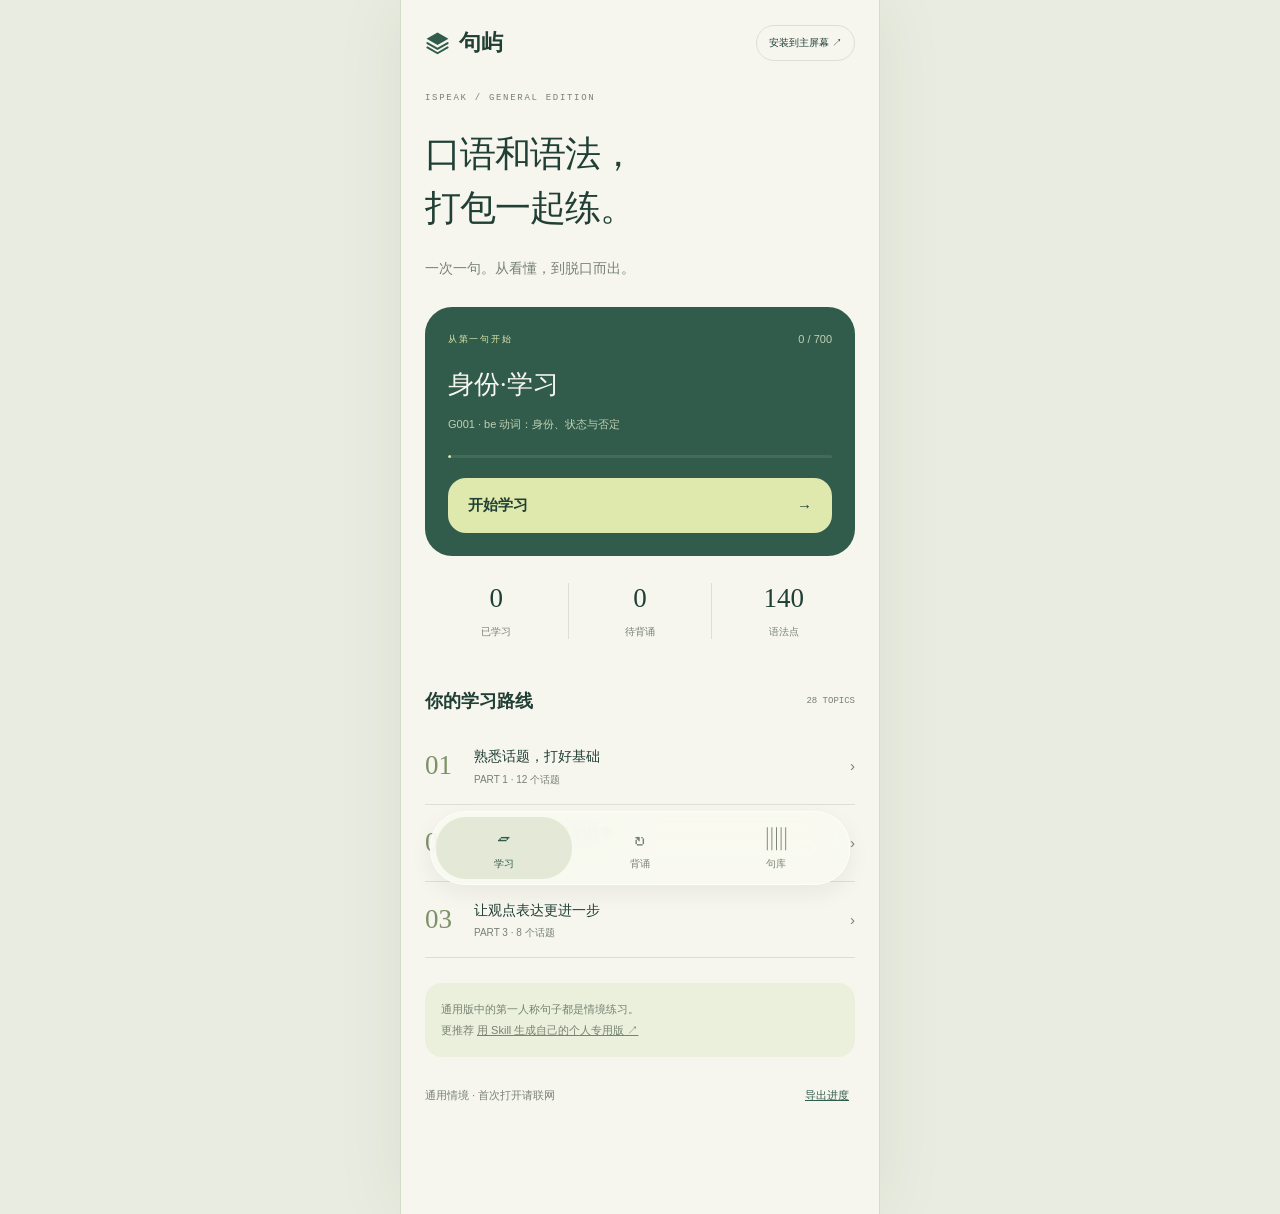
==== docs/app/index.html @ 6b8afc40 "Launch iSpeak: grammar and speaking together, personal skill and offline general edition" ====
<!doctype html><html lang="zh-CN"><head><meta charset="utf-8"><meta name="viewport" content="width=device-width,initial-scale=1,viewport-fit=cover"><meta name="theme-color" content="#f6f5ee"><meta name="apple-mobile-web-app-capable" content="yes"><meta name="apple-mobile-web-app-status-bar-style" content="default"><meta name="apple-mobile-web-app-title" content="句屿"><meta name="description" content="句屿通用版：口语和语法一起练，700句双语情境练习，离线使用与本地复习进度。"><title>句屿 · 通用版</title><link rel="manifest" href="./manifest.webmanifest"><link rel="apple-touch-icon" href="../assets/icon-192.png"><link rel="icon" href="../assets/favicon.svg" type="image/svg+xml"><link rel="stylesheet" href="./app.css"><script type="module" src="./app.js"></script></head><body><div class="app-shell"><div id="save-error" role="alert" hidden></div><main id="app"><p class="loading">正在打开句库…</p></main><nav id="tabs" aria-label="应用导航"><button data-tab="study" class="active"><span>▱</span>学习</button><button data-tab="recall"><span>↻</span>背诵</button><button data-tab="library"><span>▥</span>句库</button></nav></div><dialog id="install-dialog"><button data-action="close-install" class="round" aria-label="关闭安装说明">×</button><h2>把句屿，放到主屏幕。</h2><p>iPhone：在 Safari 中打开这个页面，点击分享，再选择“添加到主屏幕”。如有“作为网页 App 打开”，请保持开启。</p><p>先在线打开一次，等待“内容已缓存”提示，即可离线使用。进度保存在当前浏览器或主屏幕应用中。</p><button class="primary" data-action="close-install">知道了</button></dialog><div id="toast" role="status" aria-live="polite"></div></body></html>
---- docs/app/app.css ----
:root{--paper:#f6f5ee;--ink:#203f35;--green:#315c4c;--lime:#dfe9ad;--muted:#778272;--line:#dce0d2;--serif:Georgia,'Songti SC',serif}*{box-sizing:border-box}body{margin:0;background:#e9ece0;color:var(--ink);font-family:-apple-system,BlinkMacSystemFont,'PingFang SC',sans-serif;-webkit-font-smoothing:antialiased}button,input{font:inherit;color:inherit}button,a{-webkit-tap-highlight-color:transparent}button{cursor:pointer;border:0}a{color:inherit;text-decoration:none}button:focus-visible,a:focus-visible,input:focus-visible{outline:3px solid #92a570;outline-offset:3px}.app-shell{max-width:480px;min-height:100dvh;margin:auto;background:var(--paper);position:relative;padding-top:env(safe-area-inset-top)}main{padding:25px 24px 110px;min-height:calc(100dvh - env(safe-area-inset-top))}h1{font:500 36px/1.5 var(--serif);letter-spacing:-1px;margin:21px 0}h2{font:500 26px/1.5 var(--serif);margin:15px 0}h3{font-weight:600;font-size:19px;margin:0}.eyebrow{font:9px/1.7 monospace;letter-spacing:1.7px;color:var(--muted)}.top-row{display:flex;align-items:center;justify-content:space-between;gap:12px}.brand{display:flex;align-items:center;gap:9px;font-size:22px;font-weight:600}.brand img{width:25px;height:25px}.mini{font-size:11px;color:var(--muted);line-height:1.8}.sub{font-size:14px;color:var(--muted);line-height:1.8}.pill{border:1px solid var(--line);padding:10px 12px;border-radius:30px;background:transparent;font-size:10px}.primary{padding:18px 20px;border-radius:18px;background:var(--green);color:var(--paper);width:100%;text-align:left;display:flex;justify-content:space-between;align-items:center;font-size:15px;font-weight:600;transition:transform .3s cubic-bezier(.2,1.5,.4,1)}.primary:active{transform:scale(.97)}.primary:disabled{opacity:.4;cursor:default}.hero-card{padding:23px;border-radius:27px;background:var(--green);color:var(--paper);margin:26px 0 22px}.hero-card .eyebrow{color:var(--lime)}.hero-card h2{margin:15px 0 8px}.hero-card .mini{color:#c1cfb3}.hero-card .primary{background:var(--lime);color:var(--ink);margin-top:19px}.progress{height:3px;background:#e0e4d5;border-radius:10px;margin:20px 0;overflow:hidden}.progress>i{height:100%;display:block;background:var(--green);border-radius:10px}.hero-card .progress{background:#6c896852}.hero-card .progress>i{background:var(--lime);min-width:3px}.stats{display:flex;justify-content:space-around;padding:5px 0 20px;margin-bottom:12px}.stats>div{text-align:center;flex:1}.stats>div+div{border-left:1px solid var(--line)}.stats b{display:block;font:27px var(--serif);margin-bottom:7px}.stats span{font-size:10px;color:var(--muted)}.section-title{display:flex;justify-content:space-between;align-items:center;margin:30px 0 15px}.section-title h3{font-size:18px}.section-title small{font:9px monospace;color:var(--muted)}.route{display:flex;gap:15px;align-items:center;padding:17px 0;border-bottom:1px solid var(--line);width:100%;background:none;text-align:left}.route>b{font:27px var(--serif);min-width:34px;color:#7b9166}.route>div{flex:1}.route strong{font-size:14px;font-weight:500;display:block;line-height:1.7}.route small{font-size:10px;color:var(--muted)}.route>span{font-size:15px;color:var(--muted)}.tip{font-size:11px;line-height:1.9;color:var(--muted);padding:16px;background:#eaf0dc;border-radius:17px;margin:25px 0}.tip a{text-decoration:underline}#tabs{position:fixed;bottom:calc(15px + env(safe-area-inset-bottom));left:50%;transform:translateX(-50%);max-width:420px;width:calc(100% - 50px);z-index:10;border:1px solid #fff9;background:#f9faf0e8;backdrop-filter:blur(20px);border-radius:35px;display:flex;padding:5px;box-shadow:0 8px 22px #203f3510}#tabs button{flex:1;font-size:10px;background:none;border-radius:30px;padding:8px 0;color:var(--muted)}#tabs span{display:block;font-size:23px;line-height:1.25;margin-bottom:3px}#tabs .active{background:#e4e9d7;color:var(--green)}.round{height:42px;width:42px;background:#ffffffb0;border:1px solid var(--line);border-radius:50%;font-size:19px;flex-shrink:0}.session{height:calc(100dvh - env(safe-area-inset-top));min-height:560px;display:flex;flex-direction:column;padding-bottom:calc(20px + env(safe-area-inset-bottom));gap:16px}.session>.top-row{justify-content:flex-start}.session>.top-row>div{flex:1}.session>.top-row strong{font-size:14px;display:block}.session .progress{margin:0;flex-shrink:0}.segments{display:flex;gap:6px}.segments i{height:3px;background:#d9dfce;flex:1;border-radius:8px}.segments .filled{background:var(--green)}.card{min-height:0;flex:1;overflow:auto;background:white;border:1px solid var(--line);border-radius:27px;padding:24px;box-shadow:0 10px 18px #203f3503;touch-action:pan-y;transition:transform .5s cubic-bezier(.2,1.3,.4,1),opacity .2s}.card.leaving{transform:translateX(-100px) rotate(-6deg);opacity:0}.card h3{line-height:1.5;font-size:21px;margin:13px 0}.pattern{font:13px/1.8 monospace;color:var(--green);margin:13px 0}.note{font-size:12px;line-height:1.8;color:var(--muted)}.card hr{border:0;border-top:1px solid var(--line);margin:22px 0}.level{padding:5px 10px;background:var(--lime);border-radius:15px;font:10px monospace;letter-spacing:0}.scenario{font-size:10px;color:#947054}.en{font:28px/1.45 var(--serif);margin:20px 0;overflow-wrap:anywhere}.zh{font-size:16px;line-height:1.9;color:var(--muted);margin:18px 0}.card-footer{display:flex;justify-content:space-between;color:var(--muted);font:10px monospace}.sound{border-radius:30px;background:var(--paper);padding:9px 14px;font-size:15px}.recall-cue{font:500 27px/1.8 var(--serif);margin:42px 0 30px}.recall-cue.revealed{font-size:23px;margin-top:20px}.recall-note{font-size:12px;line-height:1.9;color:var(--muted)}.grammar-hint{font-size:12px;line-height:1.8;background:#f1f6e4;border-radius:17px;padding:16px}.grade-buttons{display:flex;gap:12px}.grade-buttons button{width:50%;border-radius:18px;font-size:15px;font-weight:500;min-height:57px}.wrong{background:#eee2d7;color:#996140}.correct{background:var(--green);color:var(--paper)}.mastered{font-size:11px;color:var(--muted);height:38px;background:transparent;width:100%;margin-top:4px}.session .helper{font-size:10px;color:var(--muted);text-align:center;margin:0 0 12px}.completion{display:flex;align-items:center;justify-content:center;flex:1;flex-direction:column;gap:16px;text-align:center}.completion .stamp{width:110px;height:110px;display:grid;place-items:center;font:45px var(--serif);background:var(--lime);border-radius:50%;color:var(--green);margin-bottom:10px}.completion p{font-size:14px;line-height:1.9;color:var(--muted);margin:0}.text-button{background:none;width:100%;font-size:13px;color:var(--green);padding:17px}.empty{padding:28px 24px;border-radius:27px;background:#fff;text-align:center;margin:28px 0}.empty .empty-icon{height:108px;width:88px;display:grid;place-items:center;background:#f1f5e7;transform:rotate(9deg);border-radius:23px;font:37px var(--serif);margin:10px auto 30px}.empty h3{font-size:19px;margin:15px 0}.empty p{font-size:13px;color:var(--muted);line-height:1.8}.empty .primary{margin-top:25px}.due-number{font:70px var(--serif);margin:5px 0}.recall-plan{display:flex;justify-content:space-between;margin-top:25px}.recall-plan b{display:block;font:23px var(--serif);margin-bottom:12px}.recall-plan span{font-size:9px;color:var(--muted)}.search{width:100%;padding:15px 17px;border:1px solid var(--line);background:white;border-radius:17px;margin:15px 0;font-size:14px;outline:0}.search-result{background:#fff;border:1px solid var(--line);border-radius:20px;padding:19px;text-align:left;width:100%;margin-bottom:14px}.search-result .en{font-size:21px;line-height:1.5;margin:10px 0}.search-result .zh{font-size:12px;margin:0}.supplement{font-size:14px;line-height:2;white-space:pre-wrap;background:#fff;padding:22px;border-radius:22px;overflow-wrap:anywhere}.settings-row{display:flex;justify-content:space-between;align-items:center;font-size:11px;color:var(--muted);margin-top:30px}.settings-row button{background:none;color:var(--green);text-decoration:underline;font-size:11px}dialog{background:var(--paper);color:var(--ink);width:calc(100% - 40px);max-width:410px;border:1px solid var(--line);border-radius:25px;padding:25px}dialog::backdrop{background:#203f3570;backdrop-filter:blur(5px)}dialog>.round{float:right}dialog h2{font-size:25px;clear:both;padding-top:15px}dialog p{font-size:13px;line-height:1.9;color:var(--muted)}dialog .primary{margin-top:20px}#toast{position:fixed;left:50%;bottom:105px;transform:translateX(-50%);background:var(--ink);color:var(--paper);border-radius:25px;padding:12px 18px;font-size:11px;opacity:0;pointer-events:none;z-index:50;white-space:nowrap}#toast.show{opacity:1}#save-error{background:#efe0ab;padding:12px 18px;position:sticky;top:0;z-index:60;font-size:11px;line-height:1.6}.loading{padding:60px 0;text-align:center;color:var(--muted)}[hidden]{display:none!important}@media(min-width:600px){.app-shell{box-shadow:0 0 70px #203f3510;border-left:1px solid #d5dbca;border-right:1px solid #d5dbca}}@media(max-height:760px){.session{gap:12px;padding-top:18px}.card{padding:21px}.card h3{font-size:19px}.en{font-size:25px}.session .primary{padding:16px 20px}}@media(prefers-reduced-motion:reduce){*{transition:none!important;animation:none!important;scroll-behavior:auto!important}}
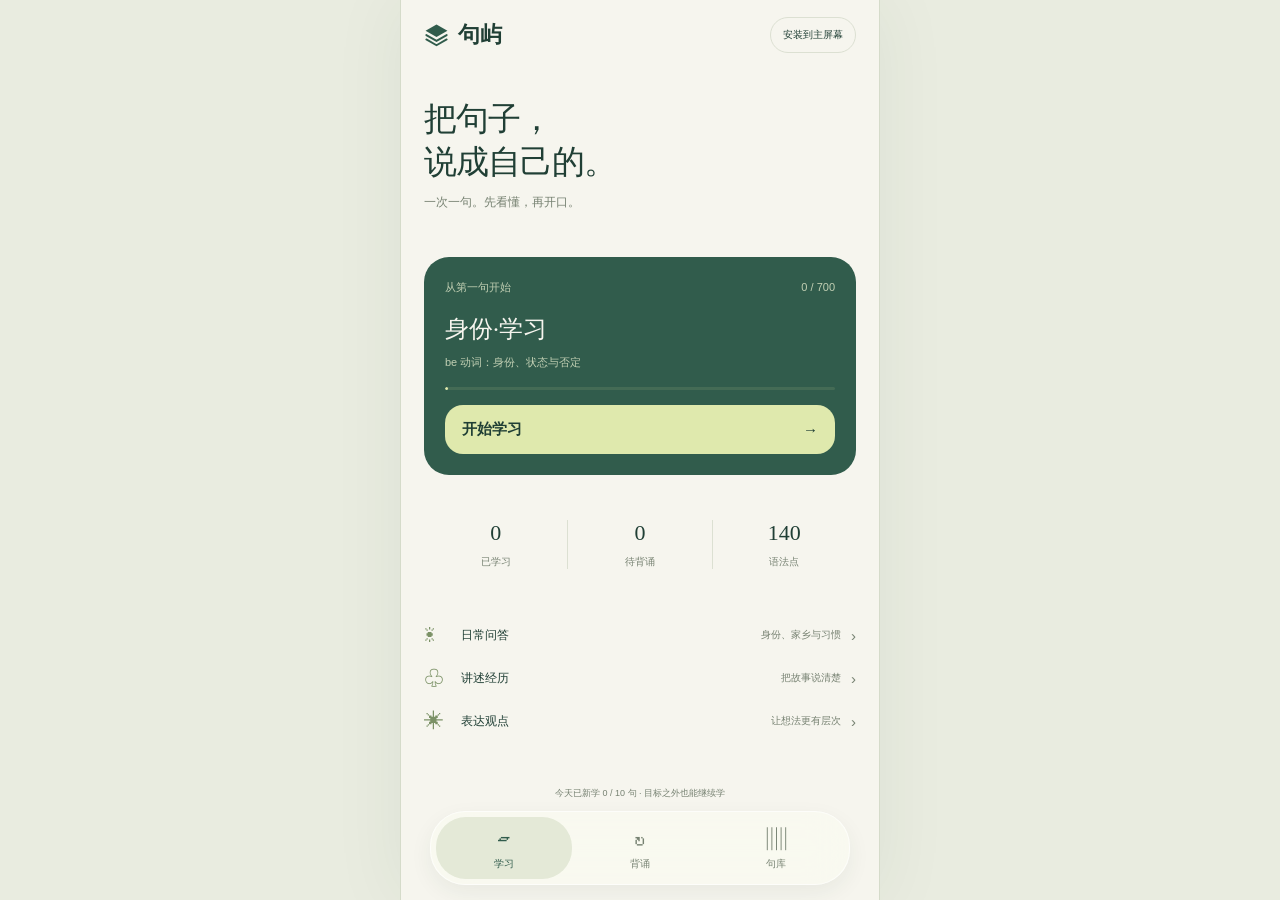
==== commit b6f6ca49: "Add daily mixed recall, spaced reinforcement and adaptive review" ====
--- a/docs/app/index.html
+++ b/docs/app/index.html
@@ -1 +1 @@
-<!doctype html><html lang="zh-CN"><head><meta charset="utf-8"><meta name="viewport" content="width=device-width,initial-scale=1,viewport-fit=cover"><meta name="theme-color" content="#f6f5ee"><meta name="apple-mobile-web-app-capable" content="yes"><meta name="apple-mobile-web-app-status-bar-style" content="default"><meta name="apple-mobile-web-app-title" content="句屿"><meta name="description" content="句屿通用版：口语和语法一起练，700句双语情境练习，离线使用与本地复习进度。"><title>句屿 · 通用版</title><link rel="manifest" href="./manifest.webmanifest"><link rel="apple-touch-icon" href="../assets/icon-192.png"><link rel="icon" href="../assets/favicon.svg" type="image/svg+xml"><link rel="stylesheet" href="./app.css"><script type="module" src="./app.js"></script></head><body><div class="app-shell"><div id="save-error" role="alert" hidden></div><main id="app"><p class="loading">正在打开句库…</p></main><nav id="tabs" aria-label="应用导航"><button data-tab="study" class="active"><span>▱</span>学习</button><button data-tab="recall"><span>↻</span>背诵</button><button data-tab="library"><span>▥</span>句库</button></nav></div><dialog id="install-dialog"><button data-action="close-install" class="round" aria-label="关闭安装说明">×</button><h2>把句屿，放到主屏幕。</h2><p>iPhone：在 Safari 中打开这个页面，点击分享，再选择“添加到主屏幕”。如有“作为网页 App 打开”，请保持开启。</p><p>先在线打开一次，等待“内容已缓存”提示，即可离线使用。进度保存在当前浏览器或主屏幕应用中。</p><button class="primary" data-action="close-install">知道了</button></dialog><div id="toast" role="status" aria-live="polite"></div></body></html>
+<!doctype html><html lang="zh-CN"><head><meta charset="utf-8"><meta name="viewport" content="width=device-width,initial-scale=1,viewport-fit=cover"><meta name="theme-color" content="#f6f5ee"><meta name="apple-mobile-web-app-capable" content="yes"><meta name="apple-mobile-web-app-status-bar-style" content="default"><meta name="apple-mobile-web-app-title" content="句屿"><meta name="description" content="句屿通用版：口语和语法一起练，700句双语情境练习，离线使用与本地复习进度。"><title>句屿 · 通用版</title><link rel="manifest" href="./manifest.webmanifest"><link rel="apple-touch-icon" href="../assets/icon-192.png"><link rel="icon" href="../assets/favicon.svg" type="image/svg+xml"><link rel="stylesheet" href="./app.css"><script type="module" src="./app.js"></script></head><body><div class="app-shell"><div id="save-error" role="alert" hidden></div><main id="app"><p class="loading">正在打开句库…</p></main><nav id="tabs" aria-label="应用导航"><button data-tab="study" class="active"><span>▱</span>学习</button><button data-tab="recall"><span>↻</span>背诵</button><button data-tab="library"><span>▥</span>句库</button></nav></div><dialog id="install-dialog"><button data-action="close-install" class="round" aria-label="关闭安装说明">×</button><h2>把句屿，放到主屏幕。</h2><p>iPhone：在 Safari 中打开这个页面，点击分享，再选择“添加到主屏幕”。如有“作为网页 App 打开”，请保持开启。</p><p>先在线打开一次，等待“内容已缓存”提示，即可离线使用。进度保存在当前浏览器或主屏幕应用中。</p><button class="primary" data-action="close-install">知道了</button></dialog><dialog id="plan-dialog" aria-labelledby="plan-title"><button data-action="close-plan" class="round" aria-label="关闭每日计划">×</button><h2 id="plan-title">每日计划</h2><form id="plan-form"><label>每日新学 / 初背<select name="new"><option value="0">0 句</option><option value="5">5 句</option><option value="10">10 句</option><option value="15">15 句</option><option value="20">20 句</option><option value="30">30 句</option><option value="50">50 句</option></select></label><label>每日到期复习<select name="reviews"><option value="10">10 句</option><option value="20">20 句</option><option value="30">30 句</option><option value="50">50 句</option><option value="80">80 句</option><option value="100">100 句</option></select></label><label>出场顺序<select name="order"><option value="mixed">新旧混合</option><option value="reviewsFirst">先复习</option></select></label><p>每学完一节才解锁初背。计划不会锁住学习入口，没完成的复习也会保留。</p><button class="primary" type="submit">保存计划 <span>✓</span></button></form><button class="text-button" data-action="export">备份学习进度</button></dialog><dialog id="review-guide" aria-labelledby="guide-title"><button data-action="close-guide" class="round" aria-label="关闭背诵说明">×</button><h2 id="guide-title">先回忆，再核对。</h2><p>只看中文说英文，揭晓后自己判断。意思准确、语法正确即可，不必一字不差。</p><p><strong>背错了</strong>：隔开其他句子或稍等一会儿，做两次回忆再进入长期复习。</p><p><strong>有点难</strong>：缩短间隔，更快回来巩固。</p><p><strong>正确</strong>：从 1 天开始，逐步到 3、7、14、30 天及更长。按每次实际作答日期计算；逾期保留。</p><p><strong>斩</strong>：永久移出自动背诵，仍可在句库查阅。</p><button class="primary" data-action="close-guide">知道了</button></dialog><dialog id="grammar-dialog" aria-label="这句怎么说"><button data-action="close-grammar" class="round" aria-label="关闭语法说明">×</button><div id="grammar-content"></div></dialog><div id="toast" role="status" aria-live="polite"></div></body></html>
--- a/docs/app/app.css
+++ b/docs/app/app.css
@@ -1 +1,5 @@
 :root{--paper:#f6f5ee;--ink:#203f35;--green:#315c4c;--lime:#dfe9ad;--muted:#778272;--line:#dce0d2;--serif:Georgia,'Songti SC',serif}*{box-sizing:border-box}body{margin:0;background:#e9ece0;color:var(--ink);font-family:-apple-system,BlinkMacSystemFont,'PingFang SC',sans-serif;-webkit-font-smoothing:antialiased}button,input{font:inherit;color:inherit}button,a{-webkit-tap-highlight-color:transparent}button{cursor:pointer;border:0}a{color:inherit;text-decoration:none}button:focus-visible,a:focus-visible,input:focus-visible{outline:3px solid #92a570;outline-offset:3px}.app-shell{max-width:480px;min-height:100dvh;margin:auto;background:var(--paper);position:relative;padding-top:env(safe-area-inset-top)}main{padding:25px 24px 110px;min-height:calc(100dvh - env(safe-area-inset-top))}h1{font:500 36px/1.5 var(--serif);letter-spacing:-1px;margin:21px 0}h2{font:500 26px/1.5 var(--serif);margin:15px 0}h3{font-weight:600;font-size:19px;margin:0}.eyebrow{font:9px/1.7 monospace;letter-spacing:1.7px;color:var(--muted)}.top-row{display:flex;align-items:center;justify-content:space-between;gap:12px}.brand{display:flex;align-items:center;gap:9px;font-size:22px;font-weight:600}.brand img{width:25px;height:25px}.mini{font-size:11px;color:var(--muted);line-height:1.8}.sub{font-size:14px;color:var(--muted);line-height:1.8}.pill{border:1px solid var(--line);padding:10px 12px;border-radius:30px;background:transparent;font-size:10px}.primary{padding:18px 20px;border-radius:18px;background:var(--green);color:var(--paper);width:100%;text-align:left;display:flex;justify-content:space-between;align-items:center;font-size:15px;font-weight:600;transition:transform .3s cubic-bezier(.2,1.5,.4,1)}.primary:active{transform:scale(.97)}.primary:disabled{opacity:.4;cursor:default}.hero-card{padding:23px;border-radius:27px;background:var(--green);color:var(--paper);margin:26px 0 22px}.hero-card .eyebrow{color:var(--lime)}.hero-card h2{margin:15px 0 8px}.hero-card .mini{color:#c1cfb3}.hero-card .primary{background:var(--lime);color:var(--ink);margin-top:19px}.progress{height:3px;background:#e0e4d5;border-radius:10px;margin:20px 0;overflow:hidden}.progress>i{height:100%;display:block;background:var(--green);border-radius:10px}.hero-card .progress{background:#6c896852}.hero-card .progress>i{background:var(--lime);min-width:3px}.stats{display:flex;justify-content:space-around;padding:5px 0 20px;margin-bottom:12px}.stats>div{text-align:center;flex:1}.stats>div+div{border-left:1px solid var(--line)}.stats b{display:block;font:27px var(--serif);margin-bottom:7px}.stats span{font-size:10px;color:var(--muted)}.section-title{display:flex;justify-content:space-between;align-items:center;margin:30px 0 15px}.section-title h3{font-size:18px}.section-title small{font:9px monospace;color:var(--muted)}.route{display:flex;gap:15px;align-items:center;padding:17px 0;border-bottom:1px solid var(--line);width:100%;background:none;text-align:left}.route>b{font:27px var(--serif);min-width:34px;color:#7b9166}.route>div{flex:1}.route strong{font-size:14px;font-weight:500;display:block;line-height:1.7}.route small{font-size:10px;color:var(--muted)}.route>span{font-size:15px;color:var(--muted)}.tip{font-size:11px;line-height:1.9;color:var(--muted);padding:16px;background:#eaf0dc;border-radius:17px;margin:25px 0}.tip a{text-decoration:underline}#tabs{position:fixed;bottom:calc(15px + env(safe-area-inset-bottom));left:50%;transform:translateX(-50%);max-width:420px;width:calc(100% - 50px);z-index:10;border:1px solid #fff9;background:#f9faf0e8;backdrop-filter:blur(20px);border-radius:35px;display:flex;padding:5px;box-shadow:0 8px 22px #203f3510}#tabs button{flex:1;font-size:10px;background:none;border-radius:30px;padding:8px 0;color:var(--muted)}#tabs span{display:block;font-size:23px;line-height:1.25;margin-bottom:3px}#tabs .active{background:#e4e9d7;color:var(--green)}.round{height:42px;width:42px;background:#ffffffb0;border:1px solid var(--line);border-radius:50%;font-size:19px;flex-shrink:0}.session{height:calc(100dvh - env(safe-area-inset-top));min-height:560px;display:flex;flex-direction:column;padding-bottom:calc(20px + env(safe-area-inset-bottom));gap:16px}.session>.top-row{justify-content:flex-start}.session>.top-row>div{flex:1}.session>.top-row strong{font-size:14px;display:block}.session .progress{margin:0;flex-shrink:0}.segments{display:flex;gap:6px}.segments i{height:3px;background:#d9dfce;flex:1;border-radius:8px}.segments .filled{background:var(--green)}.card{min-height:0;flex:1;overflow:auto;background:white;border:1px solid var(--line);border-radius:27px;padding:24px;box-shadow:0 10px 18px #203f3503;touch-action:pan-y;transition:transform .5s cubic-bezier(.2,1.3,.4,1),opacity .2s}.card.leaving{transform:translateX(-100px) rotate(-6deg);opacity:0}.card h3{line-height:1.5;font-size:21px;margin:13px 0}.pattern{font:13px/1.8 monospace;color:var(--green);margin:13px 0}.note{font-size:12px;line-height:1.8;color:var(--muted)}.card hr{border:0;border-top:1px solid var(--line);margin:22px 0}.level{padding:5px 10px;background:var(--lime);border-radius:15px;font:10px monospace;letter-spacing:0}.scenario{font-size:10px;color:#947054}.en{font:28px/1.45 var(--serif);margin:20px 0;overflow-wrap:anywhere}.zh{font-size:16px;line-height:1.9;color:var(--muted);margin:18px 0}.card-footer{display:flex;justify-content:space-between;color:var(--muted);font:10px monospace}.sound{border-radius:30px;background:var(--paper);padding:9px 14px;font-size:15px}.recall-cue{font:500 27px/1.8 var(--serif);margin:42px 0 30px}.recall-cue.revealed{font-size:23px;margin-top:20px}.recall-note{font-size:12px;line-height:1.9;color:var(--muted)}.grammar-hint{font-size:12px;line-height:1.8;background:#f1f6e4;border-radius:17px;padding:16px}.grade-buttons{display:flex;gap:12px}.grade-buttons button{width:50%;border-radius:18px;font-size:15px;font-weight:500;min-height:57px}.wrong{background:#eee2d7;color:#996140}.correct{background:var(--green);color:var(--paper)}.mastered{font-size:11px;color:var(--muted);height:38px;background:transparent;width:100%;margin-top:4px}.session .helper{font-size:10px;color:var(--muted);text-align:center;margin:0 0 12px}.completion{display:flex;align-items:center;justify-content:center;flex:1;flex-direction:column;gap:16px;text-align:center}.completion .stamp{width:110px;height:110px;display:grid;place-items:center;font:45px var(--serif);background:var(--lime);border-radius:50%;color:var(--green);margin-bottom:10px}.completion p{font-size:14px;line-height:1.9;color:var(--muted);margin:0}.text-button{background:none;width:100%;font-size:13px;color:var(--green);padding:17px}.empty{padding:28px 24px;border-radius:27px;background:#fff;text-align:center;margin:28px 0}.empty .empty-icon{height:108px;width:88px;display:grid;place-items:center;background:#f1f5e7;transform:rotate(9deg);border-radius:23px;font:37px var(--serif);margin:10px auto 30px}.empty h3{font-size:19px;margin:15px 0}.empty p{font-size:13px;color:var(--muted);line-height:1.8}.empty .primary{margin-top:25px}.due-number{font:70px var(--serif);margin:5px 0}.recall-plan{display:flex;justify-content:space-between;margin-top:25px}.recall-plan b{display:block;font:23px var(--serif);margin-bottom:12px}.recall-plan span{font-size:9px;color:var(--muted)}.search{width:100%;padding:15px 17px;border:1px solid var(--line);background:white;border-radius:17px;margin:15px 0;font-size:14px;outline:0}.search-result{background:#fff;border:1px solid var(--line);border-radius:20px;padding:19px;text-align:left;width:100%;margin-bottom:14px}.search-result .en{font-size:21px;line-height:1.5;margin:10px 0}.search-result .zh{font-size:12px;margin:0}.supplement{font-size:14px;line-height:2;white-space:pre-wrap;background:#fff;padding:22px;border-radius:22px;overflow-wrap:anywhere}.settings-row{display:flex;justify-content:space-between;align-items:center;font-size:11px;color:var(--muted);margin-top:30px}.settings-row button{background:none;color:var(--green);text-decoration:underline;font-size:11px}dialog{background:var(--paper);color:var(--ink);width:calc(100% - 40px);max-width:410px;border:1px solid var(--line);border-radius:25px;padding:25px}dialog::backdrop{background:#203f3570;backdrop-filter:blur(5px)}dialog>.round{float:right}dialog h2{font-size:25px;clear:both;padding-top:15px}dialog p{font-size:13px;line-height:1.9;color:var(--muted)}dialog .primary{margin-top:20px}#toast{position:fixed;left:50%;bottom:105px;transform:translateX(-50%);background:var(--ink);color:var(--paper);border-radius:25px;padding:12px 18px;font-size:11px;opacity:0;pointer-events:none;z-index:50;white-space:nowrap}#toast.show{opacity:1}#save-error{background:#efe0ab;padding:12px 18px;position:sticky;top:0;z-index:60;font-size:11px;line-height:1.6}.loading{padding:60px 0;text-align:center;color:var(--muted)}[hidden]{display:none!important}@media(min-width:600px){.app-shell{box-shadow:0 0 70px #203f3510;border-left:1px solid #d5dbca;border-right:1px solid #d5dbca}}@media(max-height:760px){.session{gap:12px;padding-top:18px}.card{padding:21px}.card h3{font-size:19px}.en{font-size:25px}.session .primary{padding:16px 20px}}@media(prefers-reduced-motion:reduce){*{transition:none!important;animation:none!important;scroll-behavior:auto!important}}
+/* Daily practice: the main phone screens keep their controls in one place. */
+.fixed-page{height:calc(100dvh - env(safe-area-inset-top));min-height:650px;display:flex;flex-direction:column;justify-content:space-between;padding:17px 23px calc(100px + env(safe-area-inset-bottom));gap:13px}.fixed-page h1{font-size:33px;line-height:1.28;margin:0 0 10px}.fixed-page .sub{font-size:12px;margin:0;line-height:1.6}.fixed-page .hero-card{margin:0;padding:21px;border-radius:25px}.fixed-page .hero-card h2{font-size:24px;margin:13px 0 6px}.fixed-page .hero-card p{margin:0;line-height:1.7}.fixed-page .hero-card .progress{margin:15px 0}.fixed-page .hero-card .primary{margin-top:0;padding:15px 17px}.fixed-page .stats{margin:0;padding:0}.fixed-page .stats b{font-size:22px;margin-bottom:5px}.fixed-page .stats span{font-size:10px}.routes .route{padding:9px 0;border:0;gap:10px}.routes .route>b{font-size:20px;min-width:27px}.routes .route strong{font-size:12px}.routes .route small{font-size:10px}.home-note{font-size:9px;color:var(--muted);margin:0;text-align:center}.daily-card{padding:21px;background:#fff;border:1px solid #e7e9df;border-radius:26px}.due-title{display:flex;align-items:baseline;gap:7px}.due-title>b{font:62px/1 var(--serif)}.due-title>span{font-size:12px;color:var(--muted)}.due-title>i{margin-left:auto;font:29px var(--serif);font-style:normal}.daily-counts{display:flex;margin:20px 0}.daily-counts>div{flex:1;display:flex;flex-direction:column;gap:6px}.daily-counts b{font:24px var(--serif)}.daily-counts span{font-size:10px;color:var(--muted)}.daily-card .mini{margin:0 0 12px}.daily-card .primary{padding:16px 18px}.daily-progress{display:grid;gap:12px}.daily-progress .top-row strong{font-size:13px}.plan-progress{display:flex;align-items:center;gap:12px;font-size:10px}.plan-progress .progress{flex:1;margin:0;height:4px}.plan-progress small{min-width:54px;text-align:right;font:10px monospace;color:var(--muted)}.daily-tip{font-size:11px;color:var(--muted);line-height:1.8;margin:0}.inline-button{background:none;padding:8px 0;color:var(--green);font-size:11px;min-height:34px}.guide-button{text-align:left;align-self:start;min-height:28px}.done-note{font-size:14px;color:var(--green)}.backlog{font-size:10px;line-height:1.7;color:#976349;margin:0}.session{min-height:0;padding-top:14px;gap:14px}.session>.top-row{flex-shrink:0}.session-actions{flex-shrink:0}.session .card-footer{margin-bottom:12px;font-family:inherit}.card-label{font-size:11px;color:var(--muted)}.card.compact{padding:19px}.card.compact h3{font-size:18px;margin:9px 0}.card.compact .pattern{font-size:12px;margin:9px 0}.card.compact .note{font-size:11px;margin:9px 0;line-height:1.7}.card.compact hr{margin:15px 0}.card.compact .en{font-size:24px;line-height:1.35;margin:14px 0}.card.compact .zh{font-size:14px;line-height:1.7;margin:12px 0}.card{overscroll-behavior:contain}.recall-card{display:flex;flex-direction:column;justify-content:center;gap:19px}.recall-card .top-row{flex-shrink:0}.recall-cue,.recall-cue.revealed{margin:0;font-size:28px;line-height:1.6;color:var(--ink)}.recall-cue.revealed{font-size:22px}.recall-card hr{margin:0;flex-shrink:0}.recall-card .en{margin:0;font-size:27px;line-height:1.45}.recall-card .recall-note{margin:0}.recall-card.compact{gap:15px;justify-content:flex-start}.recall-card.compact .recall-cue{font-size:25px}.recall-card.compact .recall-cue.revealed{font-size:20px}.recall-card.compact .en{font-size:24px}.grade-buttons{gap:8px}.grade-buttons button{width:33.333%;min-height:54px;font-size:13px;border-radius:17px}.hard{background:#e8eedd;color:var(--green)}.mastered{margin:0;height:34px}.action-reserve{height:34px}.kind{font-size:10px;font-weight:400;color:var(--green);margin-left:5px}.session .helper{line-height:1.6;min-height:16px;margin-bottom:10px}.session .completion h2{font-size:25px}.retry-time{color:var(--green)!important}.session .primary{min-height:55px;padding:16px 18px}.session .completion .stamp{width:92px;height:92px;font-size:36px}dialog{max-height:calc(100dvh - 40px);overflow:auto}dialog label{display:flex;justify-content:space-between;align-items:center;font-size:13px;margin:19px 0;gap:15px}dialog select{font:inherit;color:var(--green);border:1px solid var(--line);background:#fff;padding:10px;border-radius:8px;min-width:102px}dialog .text-button{padding-bottom:0}#toast{white-space:normal;text-align:center;width:max-content;max-width:calc(100% - 40px);line-height:1.7}#grammar-dialog .en{font-size:24px}.loading{flex:1}.fixed-page .top-row h3{font-size:21px}@media(max-height:740px){.fixed-page{min-height:590px;gap:9px;padding-top:12px}.fixed-page h1{font-size:29px}.fixed-page .hero-card{padding:18px}.fixed-page .hero-card h2{font-size:21px;margin-top:10px}.fixed-page .hero-card .progress{margin:12px 0}.routes .route{padding:7px 0}.daily-card{padding:18px}.due-title>b{font-size:51px}.daily-counts{margin:15px 0}.daily-counts b{font-size:21px}.daily-progress{gap:10px}.daily-tip{font-size:10px}.session{gap:10px}.recall-card .en{font-size:24px}.session .completion{gap:10px}}@media(max-width:360px){.fixed-page{padding-inline:18px}.grade-buttons button{font-size:12px}.session{padding-inline:17px}.routes .route small{font-size:9px}}
+
+@media(max-height:740px){.home-note{display:none}}
